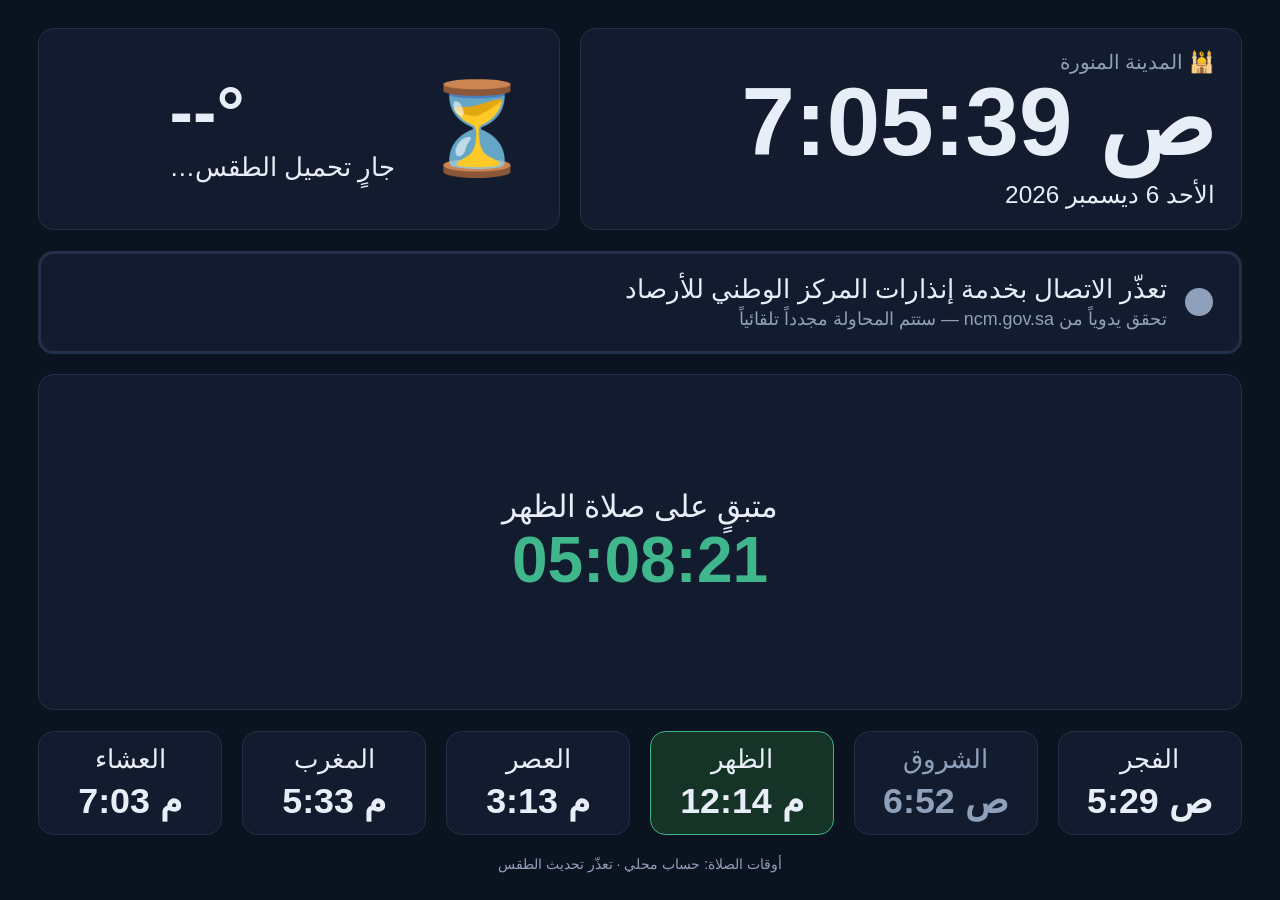
==== tv.html @ 1122be76 "Add a lightweight TV dashboard for Madinah: clock, weather, NCM alerts, prayer times Single dependen" ====
<!DOCTYPE html>
<html lang="ar" dir="rtl">
<head>
<meta charset="UTF-8">
<meta name="viewport" content="width=device-width, initial-scale=1.0">
<title>شاشة المدينة المنورة</title>
<!--
  شاشة تلفاز خفيفة: الوقت، الطقس، إنذارات المركز الوطني للأرصاد، أوقات الصلاة.
  ملف واحد بلا مكتبات ولا صور ولا حركات CSS، لتقليل استهلاك الرام على متصفح التلفاز.
  مكتوبة بـ ES5 + XMLHttpRequest لتعمل على متصفحات التلفزيونات القديمة.
-->
<style>
  :root { --bg:#0b1220; --card:#131c2e; --line:#22304a; --text:#e8eef8; --muted:#8fa0bb; --accent:#3fb68b; }
  * { box-sizing:border-box; margin:0; padding:0; }
  html, body { height:100%; background:var(--bg); color:var(--text);
    font-family:"Segoe UI", Tahoma, Arial, sans-serif; overflow:hidden; }
  body { display:flex; flex-direction:column; padding:2.2vw 3vw; gap:1.6vw; }
  .row { display:flex; gap:1.6vw; }
  .card { background:var(--card); border:1px solid var(--line); border-radius:1.2vw; padding:1.6vw 2vw; }
  .muted { color:var(--muted); }

  #top { flex:0 0 auto; }
  #clockCard { flex:1.3; display:flex; flex-direction:column; justify-content:center; }
  #clock { font-size:7.5vw; font-weight:700; line-height:1; direction:ltr; text-align:right; font-variant-numeric:tabular-nums; }
  #dates { font-size:1.9vw; margin-top:0.8vw; }
  #city { font-size:1.6vw; }

  #weatherCard { flex:1; display:flex; align-items:center; gap:2vw; }
  #wIcon { font-size:7vw; line-height:1; }
  #wTemp { font-size:5.5vw; font-weight:700; direction:ltr; }
  #wDesc { font-size:2vw; }
  #wMore { font-size:1.5vw; margin-top:0.4vw; }

  #alert { font-size:2vw; display:flex; align-items:center; gap:1.4vw; border-width:0.3vw; }
  #alert .dot { width:2.2vw; height:2.2vw; border-radius:50%; flex:0 0 auto; background:var(--accent); }
  #alertText b { font-size:2.2vw; }
  #alertSub { font-size:1.4vw; margin-top:0.3vw; }
  .lvl-yellow { border-color:#f2c200 !important; } .lvl-yellow .dot { background:#f2c200 !important; }
  .lvl-orange { border-color:#ff8a00 !important; } .lvl-orange .dot { background:#ff8a00 !important; }
  .lvl-red    { border-color:#e5322d !important; } .lvl-red .dot    { background:#e5322d !important; }
  .lvl-none   { border-color:var(--accent) !important; }
  .lvl-unknown{ border-color:var(--line) !important; } .lvl-unknown .dot { background:var(--muted) !important; }

  #prayersWrap { flex:1 1 auto; display:flex; flex-direction:column; justify-content:flex-end; gap:1.6vw; min-height:0; }
  #countdownCard { text-align:center; flex:1; display:flex; flex-direction:column; justify-content:center; }
  #nextName { font-size:2.4vw; }
  #countdown { font-size:5vw; font-weight:700; direction:ltr; font-variant-numeric:tabular-nums; color:var(--accent); line-height:1.1; }
  .prayer { flex:1; text-align:center; padding:1vw 0.5vw; }
  .prayer .n { font-size:2vw; }
  .prayer .t { font-size:2.8vw; font-weight:700; direction:ltr; margin-top:0.4vw; font-variant-numeric:tabular-nums; }
  .prayer.next { border-color:var(--accent); background:#163327; }
  .prayer.sun .n, .prayer.sun .t { color:var(--muted); }
  #status { font-size:1.1vw; text-align:center; }
</style>
</head>
<body>

<div id="top" class="row">
  <div id="clockCard" class="card">
    <div id="city" class="muted">🕌 المدينة المنورة</div>
    <div id="clock">--:--:--</div>
    <div id="dates"><span id="gDate"></span> <span id="hDate" class="muted"></span></div>
  </div>
  <div id="weatherCard" class="card">
    <div id="wIcon">⏳</div>
    <div>
      <div id="wTemp">--°</div>
      <div id="wDesc">جارٍ تحميل الطقس…</div>
      <div id="wMore" class="muted"></div>
    </div>
  </div>
</div>

<div id="alert" class="card lvl-unknown">
  <span class="dot"></span>
  <div>
    <div id="alertText"><b>جارٍ التحقق من إنذارات المركز الوطني للأرصاد…</b></div>
    <div id="alertSub" class="muted"></div>
  </div>
</div>

<div id="prayersWrap">
  <div id="countdownCard" class="card">
    <div id="nextName">الصلاة القادمة</div>
    <div id="countdown">--:--:--</div>
  </div>
  <div id="prayers" class="row"></div>
</div>

<div id="status" class="muted"></div>

<script>
(function () {
  'use strict';

  /* ============================ SETTINGS ============================ */

  var LAT = 24.4672, LON = 39.6111;   // المدينة المنورة
  var TZ_OFFSET_H = 3;                 // توقيت السعودية UTC+3 بلا توقيت صيفي

  var WEATHER_URL = 'https://api.open-meteo.com/v1/forecast?latitude=' + LAT + '&longitude=' + LON +
    '&current=temperature_2m,relative_humidity_2m,apparent_temperature,weather_code,wind_speed_10m' +
    '&daily=temperature_2m_max,temperature_2m_min&timezone=Asia%2FRiyadh&forecast_days=1';

  // واجهة إنذارات المركز الوطني للأرصاد (EWS API — GetNotifications).
  // إن منعها متصفح التلفاز (CORS) يمكن وضع رابط وسيط هنا بدلاً منها.
  var ALERT_URLS = [
    'https://api.ncm.gov.sa/api/weather/getnotifications'
  ];

  var WEATHER_EVERY_MS = 15 * 60 * 1000;
  var ALERTS_EVERY_MS = 10 * 60 * 1000;

  var PRAYERS = [
    { key: 'Fajr',    name: 'الفجر' },
    { key: 'Sunrise', name: 'الشروق', sun: true },
    { key: 'Dhuhr',   name: 'الظهر' },
    { key: 'Asr',     name: 'العصر' },
    { key: 'Maghrib', name: 'المغرب' },
    { key: 'Isha',    name: 'العشاء' }
  ];

  /* ============================ HELPERS ============================ */

  function $(id) { return document.getElementById(id); }

  // يحدّث النص فقط إذا تغيّر، لتجنّب إعادة الرسم كل ثانية بلا داعٍ.
  function setText(el, txt) { if (el.textContent !== txt) el.textContent = txt; }

  function pad(n) { return (n < 10 ? '0' : '') + n; }

  // وقت المدينة المنورة كـ Date "مُزاح" تُقرأ قيمه بدوال getUTC* — لا يعتمد على
  // منطقة التلفاز الزمنية ولا على دعم Intl timeZone في المتصفحات القديمة.
  function madinahNow() { return new Date(Date.now() + TZ_OFFSET_H * 3600000); }

  function dayKey(d) { return d.getUTCFullYear() + '-' + pad(d.getUTCMonth() + 1) + '-' + pad(d.getUTCDate()); }

  function fmt12(mins) {
    var h = Math.floor(mins / 60) % 24, m = Math.round(mins % 60);
    if (m === 60) { h = (h + 1) % 24; m = 0; }
    var suffix = h < 12 ? 'ص' : 'م';
    var h12 = h % 12; if (h12 === 0) h12 = 12;
    return h12 + ':' + pad(m) + ' ' + suffix;
  }

  function getJSON(url, ok, fail) {
    var x = new XMLHttpRequest();
    x.open('GET', url, true);
    x.timeout = 20000;
    x.onreadystatechange = function () {
      if (x.readyState !== 4) return;
      if (x.status >= 200 && x.status < 300) {
        var data;
        try { data = JSON.parse(x.responseText); } catch (e) { fail('bad json'); return; }
        ok(data);
      } else { fail('http ' + x.status); }
      x = null;
    };
    x.ontimeout = function () { fail('timeout'); };
    x.send();
  }

  var statusParts = {};
  function setStatus(part, txt) {
    statusParts[part] = txt;
    var out = [];
    for (var k in statusParts) if (statusParts[k]) out.push(statusParts[k]);
    setText($('status'), out.join(' · '));
  }

  /* ============================ CLOCK ============================ */

  var G_MONTHS = ['يناير', 'فبراير', 'مارس', 'أبريل', 'مايو', 'يونيو', 'يوليو', 'أغسطس', 'سبتمبر', 'أكتوبر', 'نوفمبر', 'ديسمبر'];
  var DAYS = ['الأحد', 'الاثنين', 'الثلاثاء', 'الأربعاء', 'الخميس', 'الجمعة', 'السبت'];

  function renderClock(now) {
    var h = now.getUTCHours(), h12 = h % 12 || 12;
    setText($('clock'), h12 + ':' + pad(now.getUTCMinutes()) + ':' + pad(now.getUTCSeconds()) + (h < 12 ? ' ص' : ' م'));
    setText($('gDate'), DAYS[now.getUTCDay()] + ' ' + now.getUTCDate() + ' ' + G_MONTHS[now.getUTCMonth()] + ' ' + now.getUTCFullYear());
  }

  /* ============================ WEATHER ============================ */

  // رموز WMO المستخدمة في Open-Meteo
  function weatherInfo(code) {
    if (code === 0) return ['☀️', 'صحو'];
    if (code === 1) return ['🌤️', 'غائم جزئياً'];
    if (code === 2) return ['⛅', 'غائم جزئياً'];
    if (code === 3) return ['☁️', 'غائم'];
    if (code === 45 || code === 48) return ['🌫️', 'ضباب'];
    if (code >= 51 && code <= 57) return ['🌦️', 'رذاذ'];
    if (code >= 61 && code <= 67) return ['🌧️', 'أمطار'];
    if (code >= 71 && code <= 77) return ['🌨️', 'ثلوج'];
    if (code >= 80 && code <= 82) return ['🌧️', 'زخات مطر'];
    if (code >= 95) return ['⛈️', 'عواصف رعدية'];
    return ['🌡️', '—'];
  }

  function loadWeather() {
    getJSON(WEATHER_URL, function (d) {
      var c = d.current || {}, daily = d.daily || {};
      var info = weatherInfo(c.weather_code);
      setText($('wIcon'), info[0]);
      setText($('wTemp'), Math.round(c.temperature_2m) + '°C');
      setText($('wDesc'), info[1] + ' · المحسوسة ' + Math.round(c.apparent_temperature) + '°');
      var more = 'الرطوبة ' + c.relative_humidity_2m + '% · الرياح ' + Math.round(c.wind_speed_10m) + ' كم/س';
      if (daily.temperature_2m_max) more += ' · العظمى ' + Math.round(daily.temperature_2m_max[0]) + '° الصغرى ' + Math.round(daily.temperature_2m_min[0]) + '°';
      setText($('wMore'), more);
      setStatus('w', '');
    }, function () { setStatus('w', 'تعذّر تحديث الطقس'); });
  }

  /* ============================ NCM ALERTS ============================ */

  var MADINAH_RE = /المدينة|madina|medina/i;

  function levelOf(text) {
    if (/red|أحمر|حمراء/i.test(text)) return 'red';
    if (/orange|برتقالي/i.test(text)) return 'orange';
    if (/yellow|أصفر|صفراء/i.test(text)) return 'yellow';
    return '';
  }
  var LEVEL_NAME = { red: 'أحمر', orange: 'برتقالي', yellow: 'أصفر' };
  var LEVEL_RANK = { red: 3, orange: 2, yellow: 1, '': 0 };

  // أول قيمة نصية لحقل يطابق اسمه النمط (بحث مسطّح في الكائن).
  function pick(obj, re) {
    for (var k in obj) {
      if (re.test(k) && obj[k] != null && typeof obj[k] !== 'object' && String(obj[k]) !== '') return String(obj[k]);
    }
    return '';
  }

  function toList(d) {
    if (d && d.length !== undefined) return d;
    if (d && typeof d === 'object') {
      for (var k in d) if (d[k] && d[k].length !== undefined && typeof d[k] !== 'string') return d[k];
    }
    return [];
  }

  function parseAlerts(data) {
    var list = toList(data), out = [];
    for (var i = 0; i < list.length; i++) {
      var a = list[i];
      if (!a || typeof a !== 'object') continue;
      var json = JSON.stringify(a);
      if (!MADINAH_RE.test(json)) continue;
      var colorField = pick(a, /colou?r|level|severity|لون/i);
      out.push({
        level: levelOf(colorField) || levelOf(json),
        type: pick(a, /^(alert)?(type|event|phenomen)|eventName|alertType|alertName|nameAr|titleAr|title/i) || 'تنبيه جوي',
        desc: pick(a, /descriptionAr|description|desc|message|text/i),
        until: pick(a, /to_?date|end|expir|until/i)
      });
    }
    out.sort(function (x, y) { return LEVEL_RANK[y.level] - LEVEL_RANK[x.level]; });
    return out;
  }

  function renderAlerts(alerts) {
    var box = $('alert');
    if (!alerts.length) {
      box.className = 'card lvl-none';
      setText($('alertText'), '✅ لا توجد إنذارات من المركز الوطني للأرصاد على المدينة المنورة');
      setText($('alertSub'), '');
      return;
    }
    var top = alerts[0];
    box.className = 'card lvl-' + (top.level || 'unknown');
    var color = top.level ? 'إنذار ' + LEVEL_NAME[top.level] : 'إنذار';
    $('alertText').innerHTML = '';
    var b = document.createElement('b');
    b.textContent = '⚠️ ' + color + ' — ' + top.type;
    $('alertText').appendChild(b);
    var sub = top.desc || '';
    if (top.until) sub += (sub ? ' · ' : '') + 'حتى ' + top.until;
    if (alerts.length > 1) sub += (sub ? ' · ' : '') + '(+' + (alerts.length - 1) + ' إنذارات أخرى)';
    if (sub.length > 220) sub = sub.slice(0, 217) + '…';
    setText($('alertSub'), sub);
  }

  function loadAlerts(i) {
    i = i || 0;
    if (i >= ALERT_URLS.length) {
      var box = $('alert');
      box.className = 'card lvl-unknown';
      setText($('alertText'), 'تعذّر الاتصال بخدمة إنذارات المركز الوطني للأرصاد');
      setText($('alertSub'), 'تحقق يدوياً من ncm.gov.sa — ستتم المحاولة مجدداً تلقائياً');
      return;
    }
    getJSON(ALERT_URLS[i], function (d) { renderAlerts(parseAlerts(d)); },
      function () { loadAlerts(i + 1); });
  }

  /* ============================ PRAYER TIMES ============================ */

  var times = null;        // { day:'YYYY-MM-DD', Fajr: دقائق منذ منتصف الليل, ... }
  var nextIdxShown = -1;

  // حساب محلي احتياطي بطريقة أم القرى (الفجر 18.5°، العشاء بعد المغرب بـ 90 دقيقة،
  // العصر الشافعي) — يُستخدم إن تعذّر الاتصال بـ Aladhan، بدقة دقيقة تقريباً.
  function computeTimes(y, mo, d) {
    var rad = Math.PI / 180;
    var jd = Date.UTC(y, mo - 1, d, 12) / 86400000 + 2440587.5 - LON / 360;
    var n = jd - 2451545.0;
    var g = (357.529 + 0.98560028 * n) * rad;
    var q = 280.459 + 0.98564736 * n;
    var L = (q + 1.915 * Math.sin(g) + 0.020 * Math.sin(2 * g)) * rad;
    var e = (23.439 - 0.00000036 * n) * rad;
    var ra = Math.atan2(Math.cos(e) * Math.sin(L), Math.cos(L)) / rad / 15;
    var decl = Math.asin(Math.sin(e) * Math.sin(L));
    var eqt = q / 15 - ra; eqt = eqt - 24 * Math.round(eqt / 24);
    var noon = 12 + TZ_OFFSET_H - LON / 15 - eqt;   // ساعات بالتوقيت المحلي
    var lat = LAT * rad;
    function hourAngle(alt) {
      return Math.acos((Math.sin(alt) - Math.sin(lat) * Math.sin(decl)) / (Math.cos(lat) * Math.cos(decl))) / rad / 15;
    }
    var sunAlt = -0.833 * rad;
    var asrAlt = Math.atan(1 / (1 + Math.tan(Math.abs(lat - decl))));
    var maghrib = noon + hourAngle(sunAlt);
    return {
      Fajr: (noon - hourAngle(-18.5 * rad)) * 60,
      Sunrise: (noon - hourAngle(sunAlt)) * 60,
      Dhuhr: noon * 60 + 1,
      Asr: (noon + hourAngle(asrAlt)) * 60,
      Maghrib: maghrib * 60,
      Isha: maghrib * 60 + 90
    };
  }

  function toMins(hhmm) { var p = String(hhmm).split(':'); return parseInt(p[0], 10) * 60 + parseInt(p[1], 10); }

  function buildPrayerCells() {
    var wrap = $('prayers'), html = '';
    for (var i = 0; i < PRAYERS.length; i++) {
      html += '<div class="card prayer' + (PRAYERS[i].sun ? ' sun' : '') + '" id="p' + i + '">' +
        '<div class="n">' + PRAYERS[i].name + '</div><div class="t" id="pt' + i + '">--:--</div></div>';
    }
    wrap.innerHTML = html;
  }

  function setTimes(day, t, hijri, source) {
    times = t; times.day = day;
    for (var i = 0; i < PRAYERS.length; i++) setText($('pt' + i), fmt12(t[PRAYERS[i].key]));
    setText($('hDate'), hijri ? '· ' + hijri : '');
    nextIdxShown = -1;
    setStatus('p', source);
  }

  function loadPrayerTimes(now) {
    var day = dayKey(now);
    var y = now.getUTCFullYear(), m = now.getUTCMonth() + 1, d = now.getUTCDate();
    // نعرض الحساب المحلي فوراً ثم نستبدله بأوقات Aladhan (أم القرى) عند وصولها.
    setTimes(day, computeTimes(y, m, d), '', 'أوقات الصلاة: حساب محلي');
    var url = 'https://api.aladhan.com/v1/timings/' + pad(d) + '-' + pad(m) + '-' + y +
      '?latitude=' + LAT + '&longitude=' + LON + '&method=4';
    getJSON(url, function (res) {
      if (!res || !res.data || !res.data.timings || dayKey(madinahNow()) !== day) return;
      var t = {}, src = res.data.timings;
      for (var i = 0; i < PRAYERS.length; i++) t[PRAYERS[i].key] = toMins(src[PRAYERS[i].key]);
      var h = res.data.date && res.data.date.hijri;
      var hijri = h ? h.day + ' ' + h.month.ar + ' ' + h.year + 'هـ' : '';
      setTimes(day, t, hijri, '');
    }, function () {});
  }

  function renderPrayers(now) {
    if (!times || times.day !== dayKey(now)) loadPrayerTimes(now);
    var secNow = now.getUTCHours() * 3600 + now.getUTCMinutes() * 60 + now.getUTCSeconds();
    var next = -1;
    for (var i = 0; i < PRAYERS.length; i++) {
      if (Math.round(times[PRAYERS[i].key]) * 60 > secNow) { next = i; break; }
    }
    var target;
    if (next === -1) { next = 0; target = Math.round(times.Fajr) * 60 + 86400; }  // فجر الغد (تقريبي بفارق دقيقة)
    else target = Math.round(times[PRAYERS[next].key]) * 60;

    if (next !== nextIdxShown) {
      if (nextIdxShown >= 0) $('p' + nextIdxShown).className = 'card prayer' + (PRAYERS[nextIdxShown].sun ? ' sun' : '');
      $('p' + next).className = 'card prayer next';
      setText($('nextName'), 'متبقٍ على ' + (PRAYERS[next].sun ? 'الشروق' : 'صلاة ' + PRAYERS[next].name));
      nextIdxShown = next;
    }
    var left = target - secNow;
    setText($('countdown'), pad(Math.floor(left / 3600)) + ':' + pad(Math.floor(left / 60) % 60) + ':' + pad(left % 60));
  }

  /* ============================ MAIN LOOP ============================ */

  var startedDay = dayKey(madinahNow());

  function tick() {
    var now = madinahNow();
    renderClock(now);
    renderPrayers(now);
    // إعادة تحميل يومية الساعة 3 فجراً لتفريغ ذاكرة متصفح التلفاز من أي تراكم.
    if (dayKey(now) !== startedDay && now.getUTCHours() === 3) { location.reload(); return; }
    // مؤقت واحد يُضبط على بداية الثانية التالية بدل setInterval.
    setTimeout(tick, 1000 - (Date.now() % 1000) + 5);
  }

  buildPrayerCells();
  tick();
  loadWeather();
  loadAlerts();
  setInterval(loadWeather, WEATHER_EVERY_MS);
  setInterval(function () { loadAlerts(); }, ALERTS_EVERY_MS);
})();
</script>
</body>
</html>
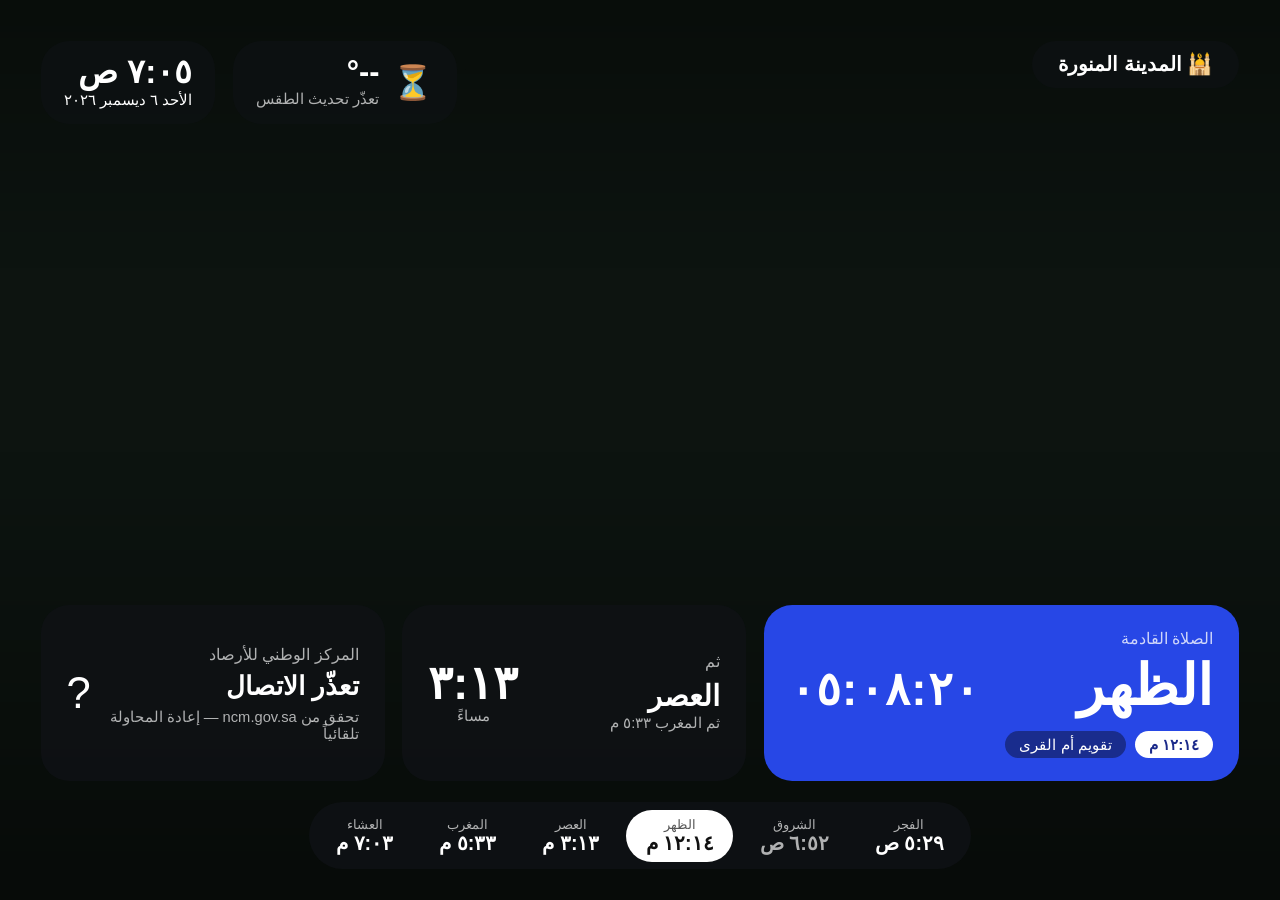
==== commit f5f95450: "Redesign the TV dashboard: photo background with clean overlay cards Rotating full-screen background" ====
--- a/tv.html
+++ b/tv.html
@@ -6,88 +6,143 @@
 <title>شاشة المدينة المنورة</title>
 <!--
   شاشة تلفاز خفيفة: الوقت، الطقس، إنذارات المركز الوطني للأرصاد، أوقات الصلاة.
-  ملف واحد بلا مكتبات ولا صور ولا حركات CSS، لتقليل استهلاك الرام على متصفح التلفاز.
-  مكتوبة بـ ES5 + XMLHttpRequest لتعمل على متصفحات التلفزيونات القديمة.
+  خلفية من صور مجلد images/ تتبدّل ببطء، وبطاقات شبه شفافة فوقها.
+  بلا مكتبات ولا backdrop-filter (ثقيل على معالجات التلفاز)، ومكتوبة بـ ES5 +
+  XMLHttpRequest لتعمل على متصفحات التلفزيونات القديمة.
 -->
 <style>
-  :root { --bg:#0b1220; --card:#131c2e; --line:#22304a; --text:#e8eef8; --muted:#8fa0bb; --accent:#3fb68b; }
+  :root { --glass:rgba(16,18,22,0.62); --glass-2:rgba(16,18,22,0.78); --text:#fff; --muted:rgba(255,255,255,0.68);
+    --blue:#2747e6; --yellow:#f3b70a; --orange:#f47a16; --red:#de2f2a; --r:2.2vw; }
   * { box-sizing:border-box; margin:0; padding:0; }
-  html, body { height:100%; background:var(--bg); color:var(--text);
+  html, body { height:100%; background:#0d1410; color:var(--text);
     font-family:"Segoe UI", Tahoma, Arial, sans-serif; overflow:hidden; }
-  body { display:flex; flex-direction:column; padding:2.2vw 3vw; gap:1.6vw; }
-  .row { display:flex; gap:1.6vw; }
-  .card { background:var(--card); border:1px solid var(--line); border-radius:1.2vw; padding:1.6vw 2vw; }
+
+  /* طبقتا الخلفية: واحدة ظاهرة والأخرى تُحمَّل فيها الصورة التالية ثم تتبادلان */
+  .bg { position:fixed; inset:0; top:0; right:0; bottom:0; left:0; background:#1d2a22 center/cover no-repeat;
+    opacity:0; transition:opacity 2s linear; }
+  .bg.on { opacity:1; }
+  #shade { position:fixed; top:0; right:0; bottom:0; left:0;
+    background:linear-gradient(to bottom, rgba(0,0,0,0.35) 0%, rgba(0,0,0,0) 30%, rgba(0,0,0,0) 50%, rgba(0,0,0,0.45) 100%); }
+
+  #ui { position:relative; height:100%; padding:3.2vw 3.2vw 2.4vw; display:flex; flex-direction:column; }
+  .pill { background:var(--glass); border-radius:var(--r); padding:1vw 1.8vw; }
   .muted { color:var(--muted); }
 
-  #top { flex:0 0 auto; }
-  #clockCard { flex:1.3; display:flex; flex-direction:column; justify-content:center; }
-  #clock { font-size:7.5vw; font-weight:700; line-height:1; direction:ltr; text-align:right; font-variant-numeric:tabular-nums; }
-  #dates { font-size:1.9vw; margin-top:0.8vw; }
-  #city { font-size:1.6vw; }
-
-  #weatherCard { flex:1; display:flex; align-items:center; gap:2vw; }
-  #wIcon { font-size:7vw; line-height:1; }
-  #wTemp { font-size:5.5vw; font-weight:700; direction:ltr; }
-  #wDesc { font-size:2vw; }
-  #wMore { font-size:1.5vw; margin-top:0.4vw; }
-
-  #alert { font-size:2vw; display:flex; align-items:center; gap:1.4vw; border-width:0.3vw; }
-  #alert .dot { width:2.2vw; height:2.2vw; border-radius:50%; flex:0 0 auto; background:var(--accent); }
-  #alertText b { font-size:2.2vw; }
-  #alertSub { font-size:1.4vw; margin-top:0.3vw; }
-  .lvl-yellow { border-color:#f2c200 !important; } .lvl-yellow .dot { background:#f2c200 !important; }
-  .lvl-orange { border-color:#ff8a00 !important; } .lvl-orange .dot { background:#ff8a00 !important; }
-  .lvl-red    { border-color:#e5322d !important; } .lvl-red .dot    { background:#e5322d !important; }
-  .lvl-none   { border-color:var(--accent) !important; }
-  .lvl-unknown{ border-color:var(--line) !important; } .lvl-unknown .dot { background:var(--muted) !important; }
-
-  #prayersWrap { flex:1 1 auto; display:flex; flex-direction:column; justify-content:flex-end; gap:1.6vw; min-height:0; }
-  #countdownCard { text-align:center; flex:1; display:flex; flex-direction:column; justify-content:center; }
-  #nextName { font-size:2.4vw; }
-  #countdown { font-size:5vw; font-weight:700; direction:ltr; font-variant-numeric:tabular-nums; color:var(--accent); line-height:1.1; }
-  .prayer { flex:1; text-align:center; padding:1vw 0.5vw; }
-  .prayer .n { font-size:2vw; }
-  .prayer .t { font-size:2.8vw; font-weight:700; direction:ltr; margin-top:0.4vw; font-variant-numeric:tabular-nums; }
-  .prayer.next { border-color:var(--accent); background:#163327; }
-  .prayer.sun .n, .prayer.sun .t { color:var(--muted); }
-  #status { font-size:1.1vw; text-align:center; }
+  /* الشريط العلوي */
+  #top { display:flex; justify-content:space-between; align-items:flex-start; }
+  #topLeft { display:flex; gap:1.4vw; align-items:stretch; }
+  #city { font-size:1.6vw; font-weight:600; border-radius:5vw; padding:0.9vw 2vw; }
+  #clockPill { text-align:right; }
+  #clock { font-size:2.6vw; font-weight:700; line-height:1.1; }
+  .small { font-size:1.15vw; line-height:1.45; }
+  #weatherPill { display:flex; align-items:center; gap:1vw; }
+  #wIcon { font-size:2.6vw; line-height:1; }
+  #wTemp { font-size:2.4vw; font-weight:700; line-height:1.1; }
+
+  /* البطاقات السفلية */
+  #cards { margin-top:auto; display:flex; gap:1.4vw; align-items:stretch; }
+  .card { border-radius:var(--r); padding:1.8vw 2vw; display:flex; flex-direction:column; justify-content:center; }
+  .label { font-size:1.25vw; color:var(--muted); margin-bottom:0.5vw; }
+
+  #nextCard { flex:1.45; background:var(--blue); }
+  #nextCard .label { color:rgba(255,255,255,0.78); }
+  #nextRow { display:flex; align-items:baseline; justify-content:space-between; gap:1.5vw; }
+  #nextName { font-size:4.4vw; font-weight:800; line-height:1.15; }
+  #countdown { font-size:3.6vw; font-weight:700; letter-spacing:0.1vw; }
+  .chips { display:flex; gap:0.7vw; margin-top:1vw; }
+  .chip { font-size:1.2vw; padding:0.35vw 1.1vw; border-radius:3vw; background:rgba(14,22,70,0.55); }
+  .chip.light { background:#fff; color:#1b2a8a; font-weight:700; }
+
+  #afterCard { flex:1; background:var(--glass-2); }
+  .split { display:flex; justify-content:space-between; align-items:center; gap:1vw; }
+  .big { font-size:2.3vw; font-weight:800; line-height:1.2; }
+  .num { font-size:3.6vw; font-weight:800; line-height:1; text-align:center; }
+
+  #alertCard { flex:1; background:var(--glass-2); }
+  #alertCard.lvl-yellow { background:var(--yellow); color:#1a1a1a; }
+  #alertCard.lvl-orange { background:var(--orange); color:#1a1a1a; }
+  #alertCard.lvl-red    { background:var(--red); }
+  #alertCard.lvl-yellow .label, #alertCard.lvl-orange .label, #alertCard.lvl-yellow .muted, #alertCard.lvl-orange .muted { color:rgba(0,0,0,0.62); }
+  #alertTitle { font-size:2vw; font-weight:800; line-height:1.25; }
+  #alertSub { font-size:1.15vw; margin-top:0.4vw; max-height:3.4vw; overflow:hidden; }
+  #alertIcon { font-size:3.4vw; line-height:1; }
+
+  /* شريط أوقات الصلاة */
+  #dock { align-self:center; margin-top:1.6vw; display:flex; gap:0.6vw; padding:0.6vw; border-radius:4vw; background:var(--glass-2); }
+  .p { text-align:center; padding:0.55vw 1.5vw; border-radius:3vw; }
+  .p .n { font-size:1.05vw; color:var(--muted); }
+  .p .t { font-size:1.55vw; font-weight:700; }
+  .p.sun .t { color:var(--muted); }
+  .p.next { background:#fff; color:#111; }
+  .p.next .n { color:#555; }
 </style>
 </head>
 <body>
 
-<div id="top" class="row">
-  <div id="clockCard" class="card">
-    <div id="city" class="muted">🕌 المدينة المنورة</div>
-    <div id="clock">--:--:--</div>
-    <div id="dates"><span id="gDate"></span> <span id="hDate" class="muted"></span></div>
-  </div>
-  <div id="weatherCard" class="card">
-    <div id="wIcon">⏳</div>
-    <div>
-      <div id="wTemp">--°</div>
-      <div id="wDesc">جارٍ تحميل الطقس…</div>
-      <div id="wMore" class="muted"></div>
+<div id="bgA" class="bg"></div>
+<div id="bgB" class="bg"></div>
+<div id="shade"></div>
+
+<div id="ui">
+  <div id="top">
+    <div id="city" class="pill">🕌 المدينة المنورة</div>
+    <div id="topLeft">
+      <div id="weatherPill" class="pill">
+        <div id="wIcon">⏳</div>
+        <div>
+          <div id="wTemp">--°</div>
+          <div id="wDesc" class="small muted">جارٍ تحميل الطقس…</div>
+        </div>
+      </div>
+      <div id="clockPill" class="pill">
+        <div id="clock">--:--</div>
+        <div id="gDate" class="small"></div>
+        <div id="hDate" class="small muted"></div>
+      </div>
     </div>
   </div>
+
+  <div id="cards">
+    <div id="nextCard" class="card">
+      <div class="label" id="nextLabel">الصلاة القادمة</div>
+      <div id="nextRow">
+        <div id="nextName">--</div>
+        <div id="countdown">--:--:--</div>
+      </div>
+      <div class="chips">
+        <span class="chip light" id="nextTime">--</span>
+        <span class="chip">تقويم أم القرى</span>
+      </div>
+    </div>
+
+    <div id="afterCard" class="card">
+      <div class="split">
+        <div>
+          <div class="label">ثم</div>
+          <div class="big" id="afterName">--</div>
+          <div class="small muted" id="afterSub"></div>
+        </div>
+        <div>
+          <div class="num" id="afterTime">--</div>
+          <div class="small muted" id="afterAmPm" style="text-align:center"></div>
+        </div>
+      </div>
+    </div>
+
+    <div id="alertCard" class="card">
+      <div class="split">
+        <div>
+          <div class="label">المركز الوطني للأرصاد</div>
+          <div id="alertTitle">جارٍ التحقق…</div>
+          <div id="alertSub" class="muted"></div>
+        </div>
+        <div id="alertIcon"></div>
+      </div>
+    </div>
+  </div>
+
+  <div id="dock"></div>
 </div>
-
-<div id="alert" class="card lvl-unknown">
-  <span class="dot"></span>
-  <div>
-    <div id="alertText"><b>جارٍ التحقق من إنذارات المركز الوطني للأرصاد…</b></div>
-    <div id="alertSub" class="muted"></div>
-  </div>
-</div>
-
-<div id="prayersWrap">
-  <div id="countdownCard" class="card">
-    <div id="nextName">الصلاة القادمة</div>
-    <div id="countdown">--:--:--</div>
-  </div>
-  <div id="prayers" class="row"></div>
-</div>
-
-<div id="status" class="muted"></div>
 
 <script>
 (function () {
@@ -97,6 +152,12 @@
 
   var LAT = 24.4672, LON = 39.6111;   // المدينة المنورة
   var TZ_OFFSET_H = 3;                 // توقيت السعودية UTC+3 بلا توقيت صيفي
+
+  // صور الخلفية: انسخ صور التلفاز إلى مجلد images/ بهذه الأسماء (أو عدّل القائمة).
+  // الأسماء غير الموجودة تُتجاوز تلقائياً. يُفضّل JPG بمقاس 1920×1080 لتوفير الذاكرة.
+  var BG_IMAGES = [];
+  for (var bi = 1; bi <= 30; bi++) BG_IMAGES.push('images/' + bi + '.jpg');
+  var BG_EVERY_MS = 5 * 60 * 1000;
 
   var WEATHER_URL = 'https://api.open-meteo.com/v1/forecast?latitude=' + LAT + '&longitude=' + LON +
     '&current=temperature_2m,relative_humidity_2m,apparent_temperature,weather_code,wind_speed_10m' +
@@ -124,8 +185,11 @@
 
   function $(id) { return document.getElementById(id); }
 
-  // يحدّث النص فقط إذا تغيّر، لتجنّب إعادة الرسم كل ثانية بلا داعٍ.
-  function setText(el, txt) { if (el.textContent !== txt) el.textContent = txt; }
+  var AR_DIGITS = '٠١٢٣٤٥٦٧٨٩';
+  function ar(s) { return String(s).replace(/[0-9]/g, function (c) { return AR_DIGITS.charAt(+c); }); }
+
+  // يحدّث النص فقط إذا تغيّر (بأرقام عربية)، لتجنّب إعادة الرسم بلا داعٍ.
+  function setText(el, txt) { txt = ar(txt); if (el.textContent !== txt) el.textContent = txt; }
 
   function pad(n) { return (n < 10 ? '0' : '') + n; }
 
@@ -135,13 +199,12 @@
 
   function dayKey(d) { return d.getUTCFullYear() + '-' + pad(d.getUTCMonth() + 1) + '-' + pad(d.getUTCDate()); }
 
-  function fmt12(mins) {
+  function hm(mins) {
     var h = Math.floor(mins / 60) % 24, m = Math.round(mins % 60);
     if (m === 60) { h = (h + 1) % 24; m = 0; }
-    var suffix = h < 12 ? 'ص' : 'م';
-    var h12 = h % 12; if (h12 === 0) h12 = 12;
-    return h12 + ':' + pad(m) + ' ' + suffix;
-  }
+    return [(h % 12 || 12) + ':' + pad(m), h < 12 ? 'ص' : 'م'];
+  }
+  function fmt12(mins) { var x = hm(mins); return x[0] + ' ' + x[1]; }
 
   function getJSON(url, ok, fail) {
     var x = new XMLHttpRequest();
@@ -160,12 +223,28 @@
     x.send();
   }
 
-  var statusParts = {};
-  function setStatus(part, txt) {
-    statusParts[part] = txt;
-    var out = [];
-    for (var k in statusParts) if (statusParts[k]) out.push(statusParts[k]);
-    setText($('status'), out.join(' · '));
+  /* ============================ BACKGROUND ============================ */
+
+  var bgLayers = [$('bgA'), $('bgB')], bgShown = 0, bgIdx = -1, bgFails = 0;
+
+  // يحمّل الصورة التالية في الطبقة المخفية ثم يُظهرها، ويُفرغ الطبقة القديمة
+  // بعد انتهاء التلاشي حتى لا تبقى صورتان مفكوكتان في الذاكرة.
+  function nextBackground() {
+    if (bgFails >= BG_IMAGES.length) return;   // لا توجد صور: تبقى الخلفية الداكنة
+    bgIdx = (bgIdx + 1) % BG_IMAGES.length;
+    var url = BG_IMAGES[bgIdx], img = new Image();
+    img.onload = function () {
+      bgFails = 0;
+      var hidden = bgLayers[1 - bgShown], old = bgLayers[bgShown];
+      hidden.style.backgroundImage = 'url("' + url + '")';
+      hidden.className = 'bg on';
+      old.className = 'bg';
+      bgShown = 1 - bgShown;
+      setTimeout(function () { old.style.backgroundImage = 'none'; }, 2500);
+      img = null;
+    };
+    img.onerror = function () { img = null; bgFails++; nextBackground(); };
+    img.src = url;
   }
 
   /* ============================ CLOCK ============================ */
@@ -174,8 +253,7 @@
   var DAYS = ['الأحد', 'الاثنين', 'الثلاثاء', 'الأربعاء', 'الخميس', 'الجمعة', 'السبت'];
 
   function renderClock(now) {
-    var h = now.getUTCHours(), h12 = h % 12 || 12;
-    setText($('clock'), h12 + ':' + pad(now.getUTCMinutes()) + ':' + pad(now.getUTCSeconds()) + (h < 12 ? ' ص' : ' م'));
+    setText($('clock'), fmt12(now.getUTCHours() * 60 + now.getUTCMinutes()));
     setText($('gDate'), DAYS[now.getUTCDay()] + ' ' + now.getUTCDate() + ' ' + G_MONTHS[now.getUTCMonth()] + ' ' + now.getUTCFullYear());
   }
 
@@ -184,7 +262,7 @@
   // رموز WMO المستخدمة في Open-Meteo
   function weatherInfo(code) {
     if (code === 0) return ['☀️', 'صحو'];
-    if (code === 1) return ['🌤️', 'غائم جزئياً'];
+    if (code === 1) return ['🌤️', 'مشمس غالباً'];
     if (code === 2) return ['⛅', 'غائم جزئياً'];
     if (code === 3) return ['☁️', 'غائم'];
     if (code === 45 || code === 48) return ['🌫️', 'ضباب'];
@@ -201,13 +279,11 @@
       var c = d.current || {}, daily = d.daily || {};
       var info = weatherInfo(c.weather_code);
       setText($('wIcon'), info[0]);
-      setText($('wTemp'), Math.round(c.temperature_2m) + '°C');
-      setText($('wDesc'), info[1] + ' · المحسوسة ' + Math.round(c.apparent_temperature) + '°');
-      var more = 'الرطوبة ' + c.relative_humidity_2m + '% · الرياح ' + Math.round(c.wind_speed_10m) + ' كم/س';
-      if (daily.temperature_2m_max) more += ' · العظمى ' + Math.round(daily.temperature_2m_max[0]) + '° الصغرى ' + Math.round(daily.temperature_2m_min[0]) + '°';
-      setText($('wMore'), more);
-      setStatus('w', '');
-    }, function () { setStatus('w', 'تعذّر تحديث الطقس'); });
+      setText($('wTemp'), Math.round(c.temperature_2m) + '°');
+      var desc = info[1];
+      if (daily.temperature_2m_max) desc += ' · ع ' + Math.round(daily.temperature_2m_max[0]) + ' ص ' + Math.round(daily.temperature_2m_min[0]);
+      setText($('wDesc'), desc);
+    }, function () { setText($('wDesc'), 'تعذّر تحديث الطقس'); });
   }
 
   /* ============================ NCM ALERTS ============================ */
@@ -258,37 +334,26 @@
     return out;
   }
 
+  function showAlert(cls, icon, title, sub) {
+    $('alertCard').className = 'card' + (cls ? ' lvl-' + cls : '');
+    setText($('alertIcon'), icon);
+    setText($('alertTitle'), title);
+    setText($('alertSub'), sub);
+  }
+
   function renderAlerts(alerts) {
-    var box = $('alert');
-    if (!alerts.length) {
-      box.className = 'card lvl-none';
-      setText($('alertText'), '✅ لا توجد إنذارات من المركز الوطني للأرصاد على المدينة المنورة');
-      setText($('alertSub'), '');
-      return;
-    }
+    if (!alerts.length) { showAlert('', '✓', 'لا توجد إنذارات', 'على المدينة المنورة حالياً'); return; }
     var top = alerts[0];
-    box.className = 'card lvl-' + (top.level || 'unknown');
-    var color = top.level ? 'إنذار ' + LEVEL_NAME[top.level] : 'إنذار';
-    $('alertText').innerHTML = '';
-    var b = document.createElement('b');
-    b.textContent = '⚠️ ' + color + ' — ' + top.type;
-    $('alertText').appendChild(b);
-    var sub = top.desc || '';
-    if (top.until) sub += (sub ? ' · ' : '') + 'حتى ' + top.until;
-    if (alerts.length > 1) sub += (sub ? ' · ' : '') + '(+' + (alerts.length - 1) + ' إنذارات أخرى)';
-    if (sub.length > 220) sub = sub.slice(0, 217) + '…';
-    setText($('alertSub'), sub);
+    var sub = top.type;
+    if (top.until) sub += ' · حتى ' + top.until;
+    if (alerts.length > 1) sub += ' · +' + (alerts.length - 1) + ' أخرى';
+    if (sub.length > 120) sub = sub.slice(0, 117) + '…';
+    showAlert(top.level, '⚠', top.level ? 'إنذار ' + LEVEL_NAME[top.level] : 'إنذار', sub);
   }
 
   function loadAlerts(i) {
     i = i || 0;
-    if (i >= ALERT_URLS.length) {
-      var box = $('alert');
-      box.className = 'card lvl-unknown';
-      setText($('alertText'), 'تعذّر الاتصال بخدمة إنذارات المركز الوطني للأرصاد');
-      setText($('alertSub'), 'تحقق يدوياً من ncm.gov.sa — ستتم المحاولة مجدداً تلقائياً');
-      return;
-    }
+    if (i >= ALERT_URLS.length) { showAlert('', '?', 'تعذّر الاتصال', 'تحقق من ncm.gov.sa — إعادة المحاولة تلقائياً'); return; }
     getJSON(ALERT_URLS[i], function (d) { renderAlerts(parseAlerts(d)); },
       function () { loadAlerts(i + 1); });
   }
@@ -331,28 +396,29 @@
 
   function toMins(hhmm) { var p = String(hhmm).split(':'); return parseInt(p[0], 10) * 60 + parseInt(p[1], 10); }
 
-  function buildPrayerCells() {
-    var wrap = $('prayers'), html = '';
+  function pClass(i) { return 'p' + (PRAYERS[i].sun ? ' sun' : ''); }
+
+  function buildDock() {
+    var html = '';
     for (var i = 0; i < PRAYERS.length; i++) {
-      html += '<div class="card prayer' + (PRAYERS[i].sun ? ' sun' : '') + '" id="p' + i + '">' +
-        '<div class="n">' + PRAYERS[i].name + '</div><div class="t" id="pt' + i + '">--:--</div></div>';
-    }
-    wrap.innerHTML = html;
-  }
-
-  function setTimes(day, t, hijri, source) {
+      html += '<div class="' + pClass(i) + '" id="p' + i + '"><div class="n">' + PRAYERS[i].name +
+        '</div><div class="t" id="pt' + i + '">--</div></div>';
+    }
+    $('dock').innerHTML = html;
+  }
+
+  function setTimes(day, t, hijri) {
     times = t; times.day = day;
     for (var i = 0; i < PRAYERS.length; i++) setText($('pt' + i), fmt12(t[PRAYERS[i].key]));
-    setText($('hDate'), hijri ? '· ' + hijri : '');
+    setText($('hDate'), hijri || '');
     nextIdxShown = -1;
-    setStatus('p', source);
   }
 
   function loadPrayerTimes(now) {
     var day = dayKey(now);
     var y = now.getUTCFullYear(), m = now.getUTCMonth() + 1, d = now.getUTCDate();
     // نعرض الحساب المحلي فوراً ثم نستبدله بأوقات Aladhan (أم القرى) عند وصولها.
-    setTimes(day, computeTimes(y, m, d), '', 'أوقات الصلاة: حساب محلي');
+    setTimes(day, computeTimes(y, m, d), '');
     var url = 'https://api.aladhan.com/v1/timings/' + pad(d) + '-' + pad(m) + '-' + y +
       '?latitude=' + LAT + '&longitude=' + LON + '&method=4';
     getJSON(url, function (res) {
@@ -360,10 +426,11 @@
       var t = {}, src = res.data.timings;
       for (var i = 0; i < PRAYERS.length; i++) t[PRAYERS[i].key] = toMins(src[PRAYERS[i].key]);
       var h = res.data.date && res.data.date.hijri;
-      var hijri = h ? h.day + ' ' + h.month.ar + ' ' + h.year + 'هـ' : '';
-      setTimes(day, t, hijri, '');
+      setTimes(day, t, h ? parseInt(h.day, 10) + ' ' + h.month.ar + ' ' + h.year + ' هـ' : '');
     }, function () {});
   }
+
+  function prayerLabel(i) { return PRAYERS[i].sun ? 'الشروق' : PRAYERS[i].name; }
 
   function renderPrayers(now) {
     if (!times || times.day !== dayKey(now)) loadPrayerTimes(now);
@@ -377,9 +444,17 @@
     else target = Math.round(times[PRAYERS[next].key]) * 60;
 
     if (next !== nextIdxShown) {
-      if (nextIdxShown >= 0) $('p' + nextIdxShown).className = 'card prayer' + (PRAYERS[nextIdxShown].sun ? ' sun' : '');
-      $('p' + next).className = 'card prayer next';
-      setText($('nextName'), 'متبقٍ على ' + (PRAYERS[next].sun ? 'الشروق' : 'صلاة ' + PRAYERS[next].name));
+      if (nextIdxShown >= 0) $('p' + nextIdxShown).className = pClass(nextIdxShown);
+      $('p' + next).className = 'p next';
+      setText($('nextLabel'), PRAYERS[next].sun ? 'الشروق القادم' : 'الصلاة القادمة');
+      setText($('nextName'), prayerLabel(next));
+      setText($('nextTime'), fmt12(times[PRAYERS[next].key]));
+      var after = (next + 1) % PRAYERS.length, a = hm(times[PRAYERS[after].key]);
+      var afterNext = (after + 1) % PRAYERS.length;
+      setText($('afterName'), prayerLabel(after));
+      setText($('afterTime'), a[0]);
+      setText($('afterAmPm'), a[1] === 'ص' ? 'صباحاً' : 'مساءً');
+      setText($('afterSub'), 'ثم ' + prayerLabel(afterNext) + ' ' + fmt12(times[PRAYERS[afterNext].key]));
       nextIdxShown = next;
     }
     var left = target - secNow;
@@ -400,10 +475,12 @@
     setTimeout(tick, 1000 - (Date.now() % 1000) + 5);
   }
 
-  buildPrayerCells();
+  buildDock();
   tick();
+  nextBackground();
   loadWeather();
   loadAlerts();
+  setInterval(nextBackground, BG_EVERY_MS);
   setInterval(loadWeather, WEATHER_EVERY_MS);
   setInterval(function () { loadAlerts(); }, ALERTS_EVERY_MS);
 })();
